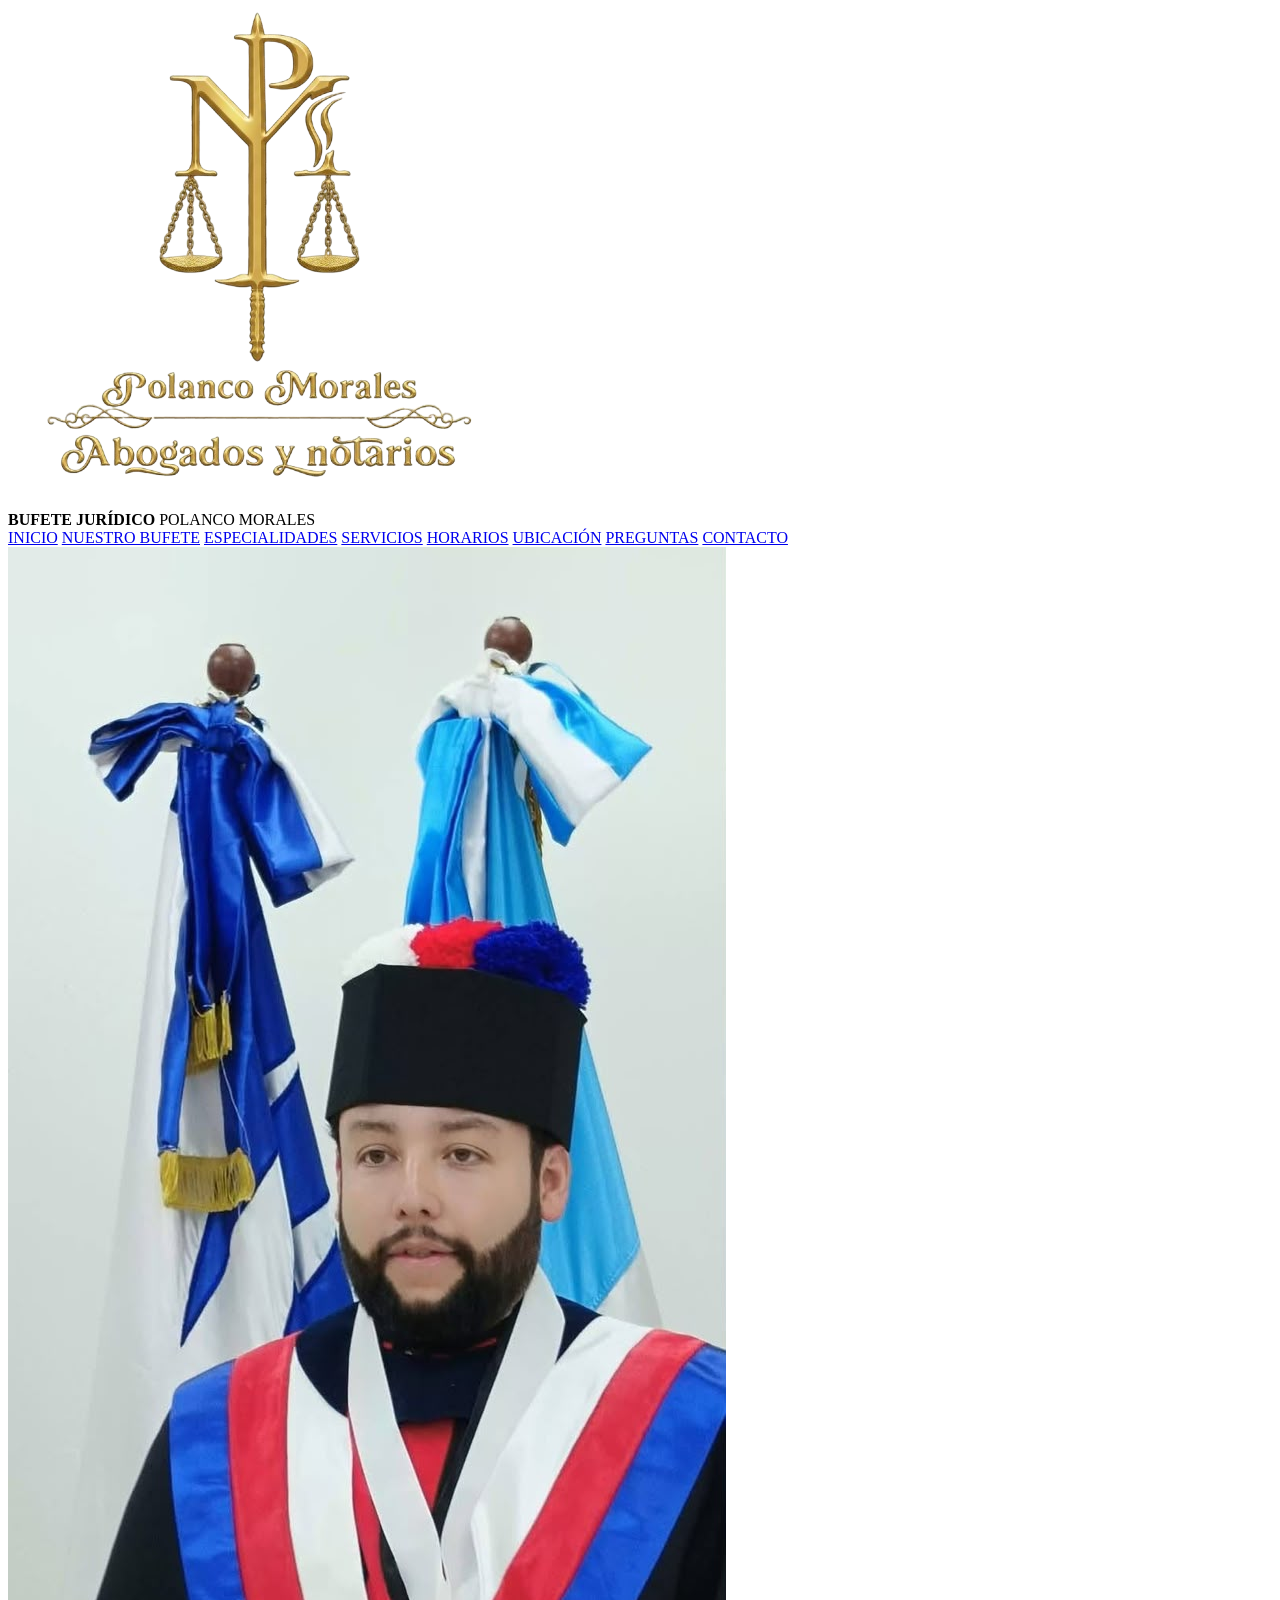
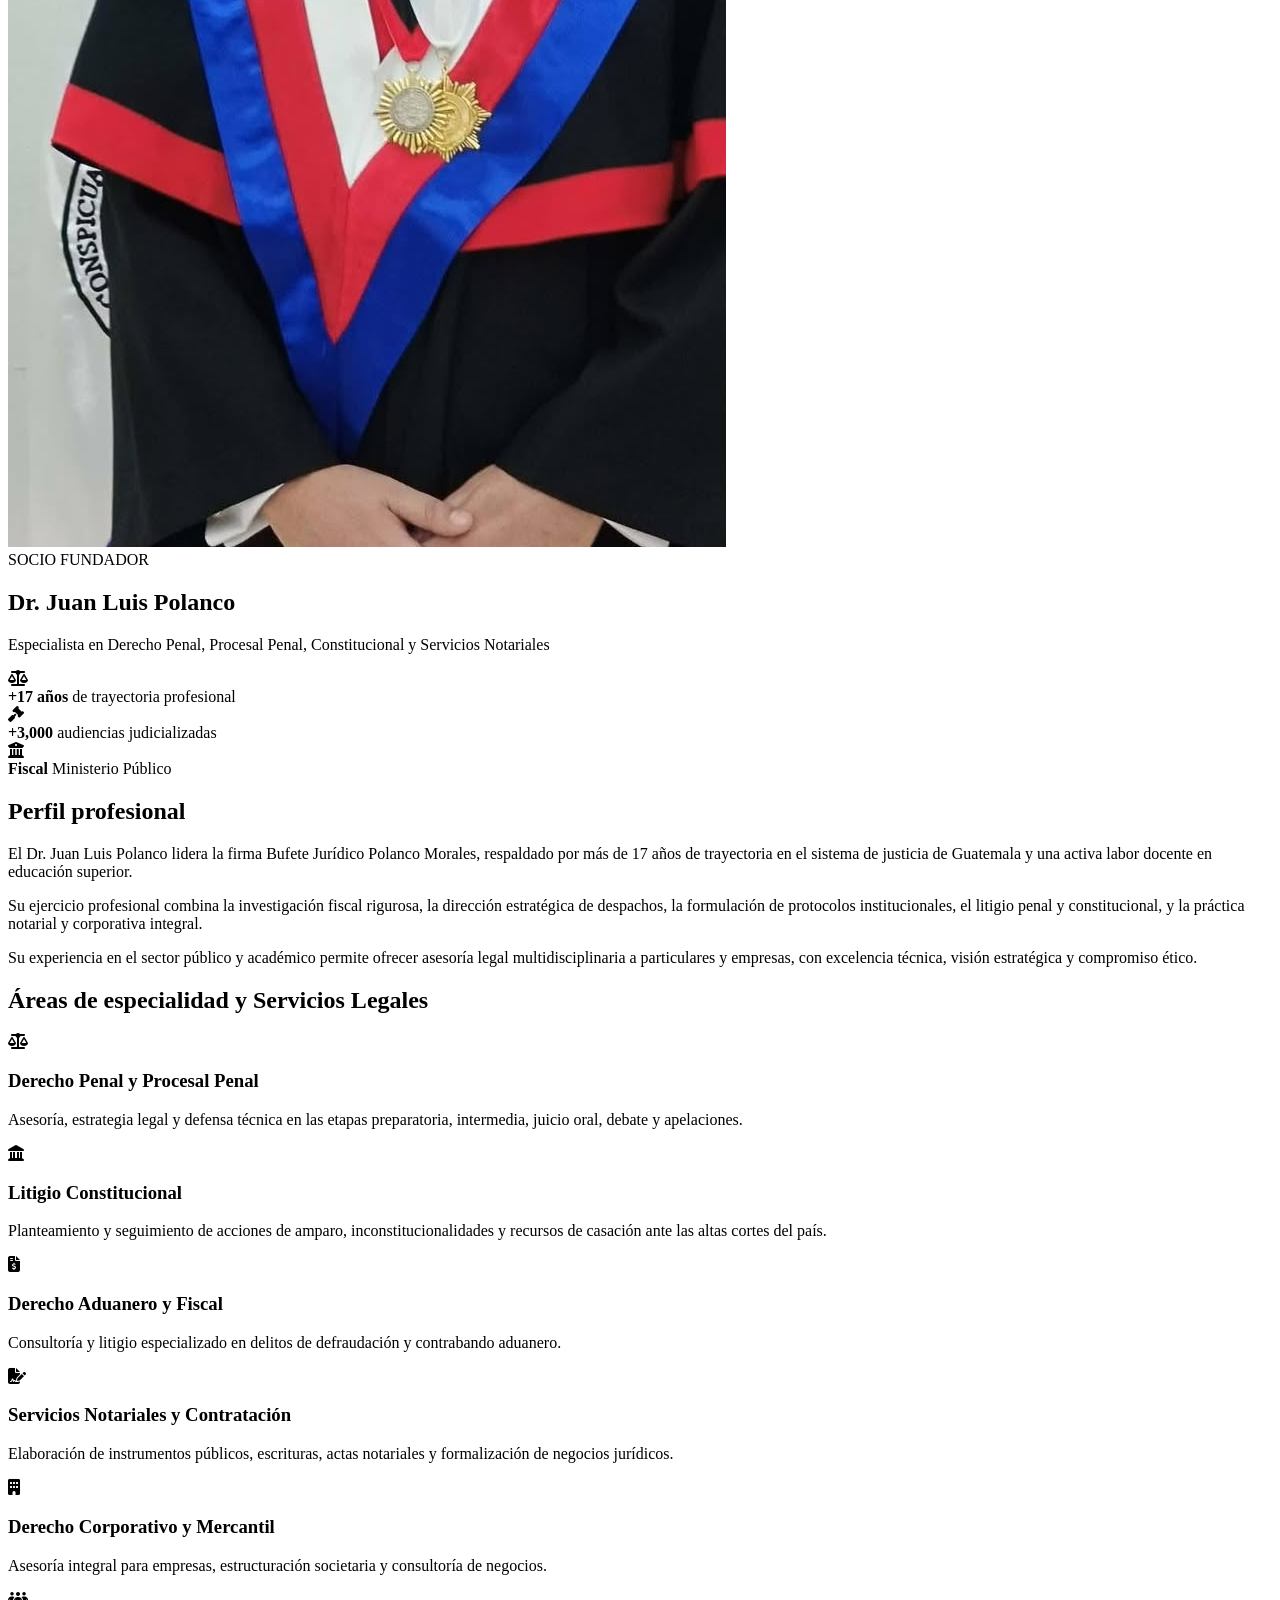
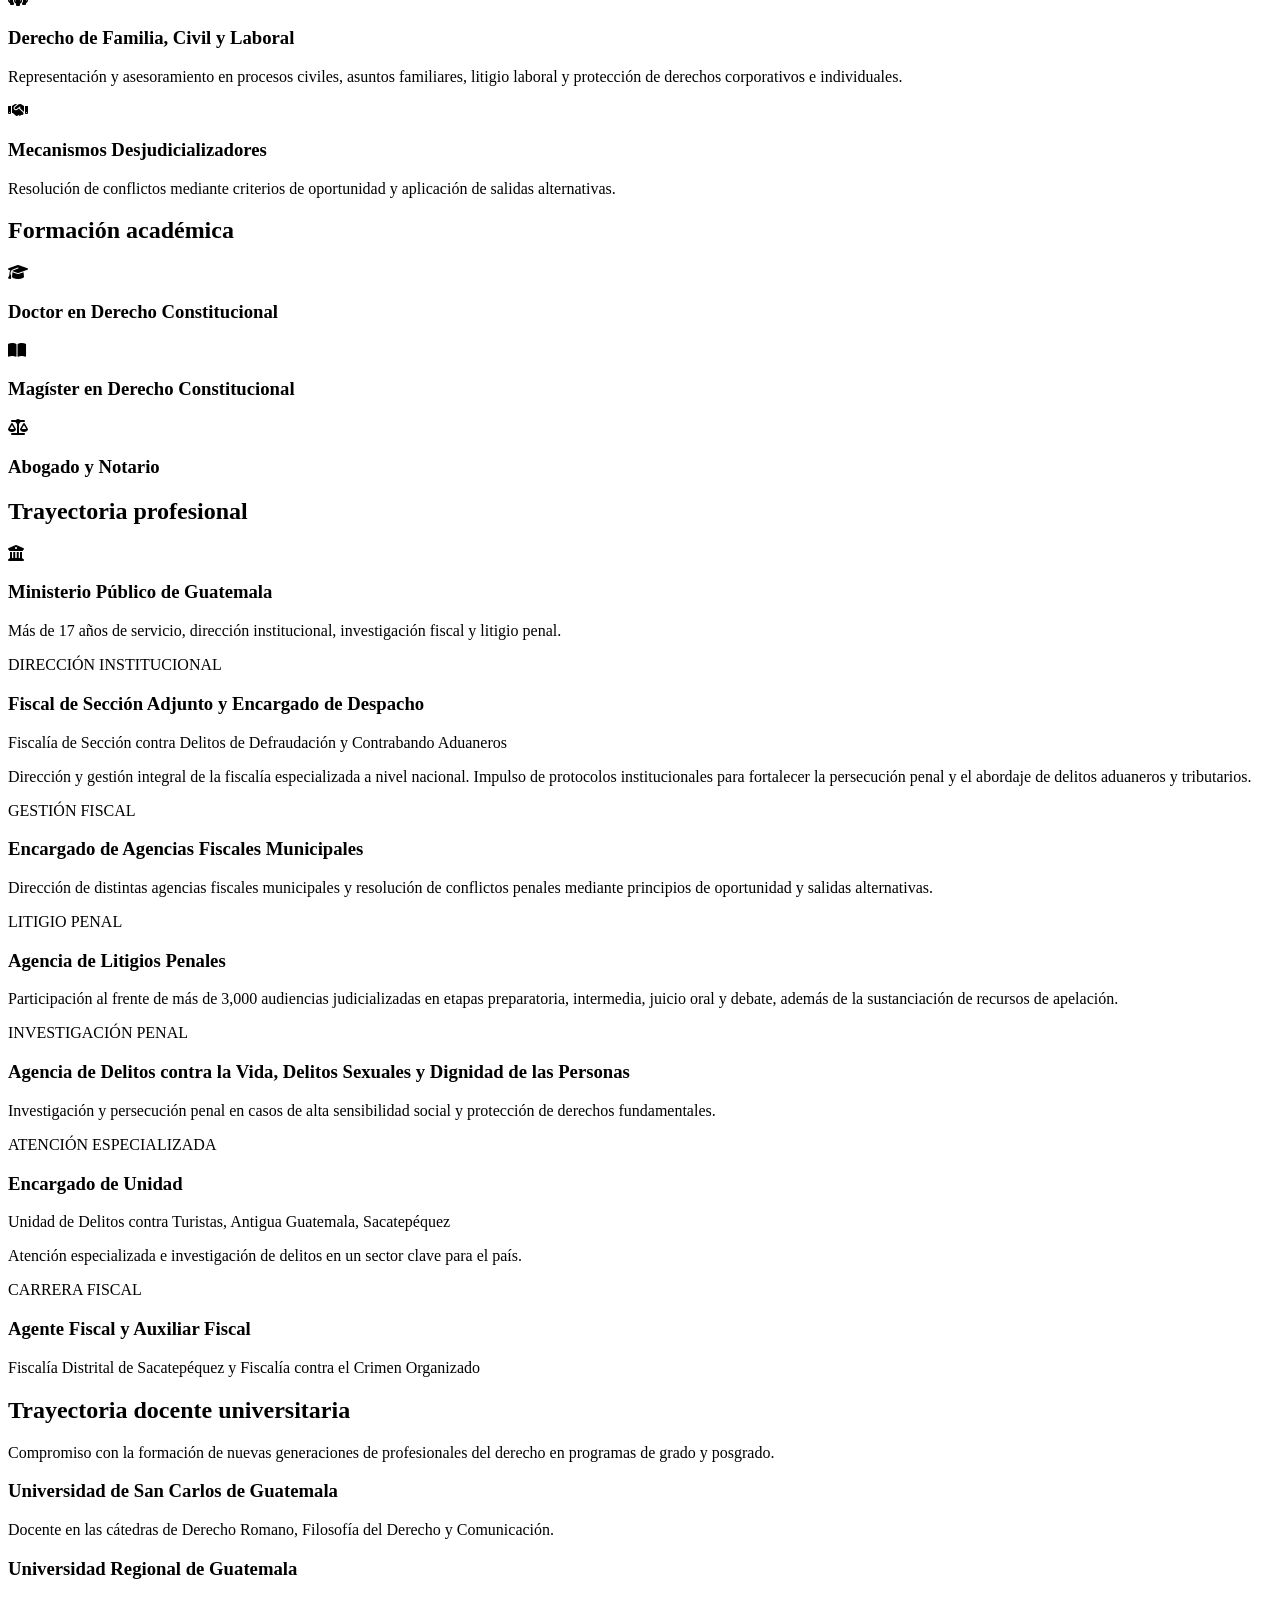
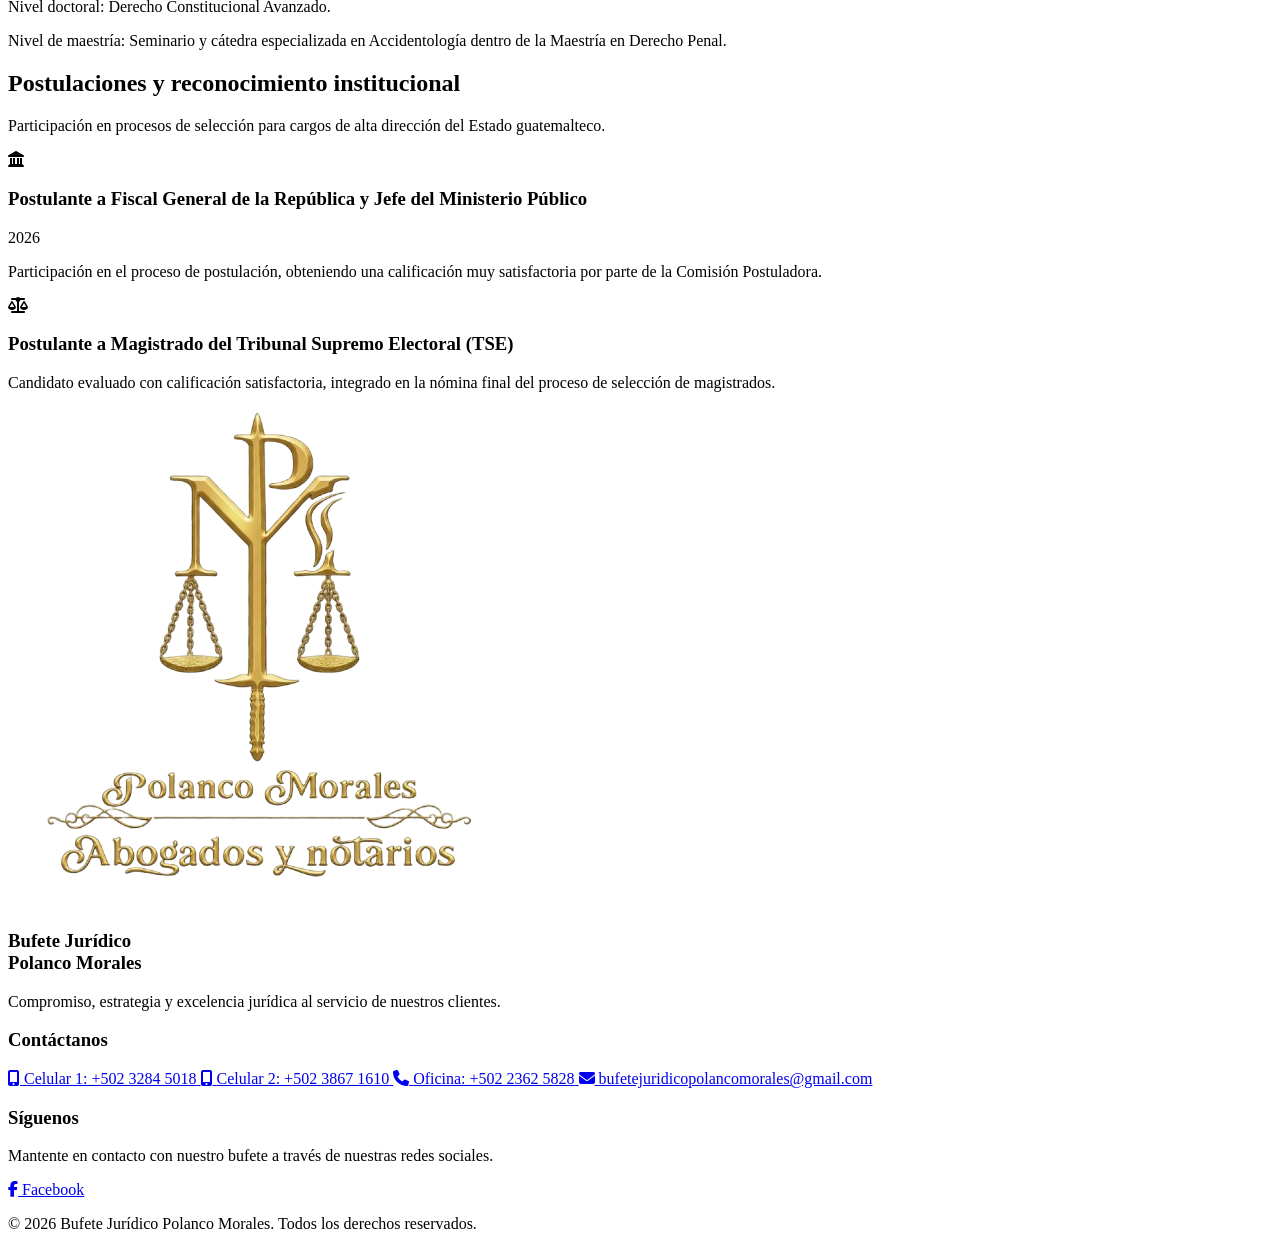
==== cvdoctor.html @ a3acaa9c "incorporacion cv y mejoras navegacion" ====
<!DOCTYPE html>
<html lang="es">
<head>
    <meta charset="UTF-8">
    <meta name="viewport" content="width=device-width, initial-scale=1.0">
    <meta name="description" content="Perfil profesional del Dr. Juan Luis Polanco, socio fundador de Bufete Jurídico Polanco Morales, especialista en Derecho Penal, Constitucional y Notarial.">
    <title>Dr. Juan Luis Polanco | Bufete Jurídico Polanco Morales</title>

    <link rel="stylesheet" href="./css/variables.css">
    <link rel="stylesheet" href="./css/navbar.css">
    <link rel="stylesheet" href="./css/cv.css">
    <link rel="stylesheet" href="./css/cv_resp.css">
    <link rel="stylesheet" href="./css/footer.css">

    <link rel="stylesheet" href="https://cdnjs.cloudflare.com/ajax/libs/font-awesome/6.7.2/css/all.min.css">
</head>
<body>

    <!--Navbar-->
    <header class="encabezado">
        <div class="logo">
            <div class="logo-icono">
                <img src="./assets/logo.png">
            </div>
            <div class="logo-texto">
                <strong>BUFETE JURÍDICO</strong>
                <span>POLANCO MORALES</span>
            </div>
        </div>
        <nav class="menu">
            <a href="./index.html#inicio">INICIO</a>
            <a href="./index.html#historia">NUESTRO BUFETE</a>
            <a href="./index.html#especialidades">ESPECIALIDADES</a>
            <a href="./index.html#servicios">SERVICIOS</a>
            <a href="./index.html#horarios">HORARIOS</a>
            <a href="./index.html#ubicacion">UBICACIÓN</a>
            <a href="./index.html#preguntas">PREGUNTAS</a>
            <a href="https://wa.me/50232845018" target="_blank" rel="noopener noreferrer">CONTACTO</a>
        </nav>
    </header>

    <main class="contenedor" id="inicio">
        <!--perfil-->
        <section class="portada">
            <div class="foto-perfil">
                <img src="./assets/cvdoc.jpeg" alt="Fotografía del Dr. Juan Luis Polanco">
            </div>
            <div class="portada-texto">
                <span class="subtitulo">SOCIO FUNDADOR</span>
                <h1>Dr. Juan Luis Polanco</h1>
                <p class="cargo">Especialista en Derecho Penal, Procesal Penal, Constitucional y Servicios Notariales</p>
            </div>
        </section>

        <!--datos destacados-->
        <section class="indicadores" aria-label="Experiencia profesional">
            <article class="indicador">
                <i class="fa-solid fa-scale-balanced"></i>
                <div>
                    <strong>+17 años</strong>
                    <span>de trayectoria profesional</span>
                </div>
            </article>
            <article class="indicador">
                <i class="fa-solid fa-gavel"></i>
                <div>
                    <strong>+3,000</strong>
                    <span>audiencias judicializadas</span>
                </div>
            </article>
            <article class="indicador">
                <i class="fa-solid fa-building-columns"></i>
                <div>
                    <strong>Fiscal</strong>
                    <span>Ministerio Público</span>
                </div>
            </article>
        </section>

        <!--introduccion personal-->
        <section class="tarjeta" id="perfil">
            <h2 class="titulo-seccion">Perfil profesional</h2>

            <div class="perfil-contenido">
                <div class="perfil-texto">
                    <p>
                        El Dr. Juan Luis Polanco lidera la firma Bufete Jurídico
                        Polanco Morales, respaldado por más de 17 años de
                        trayectoria en el sistema de justicia de Guatemala y
                        una activa labor docente en educación superior.
                    </p>
                    <p>
                        Su ejercicio profesional combina la investigación
                        fiscal rigurosa, la dirección estratégica de despachos,
                        la formulación de protocolos institucionales, el litigio
                        penal y constitucional, y la práctica notarial y
                        corporativa integral.
                    </p>
                    <p>
                        Su experiencia en el sector público y académico permite
                        ofrecer asesoría legal multidisciplinaria a particulares
                        y empresas, con excelencia técnica, visión estratégica
                        y compromiso ético.
                    </p>
                </div>
            </div>
        </section>

        <!--especialidades y servicios-->
        <section class="tarjeta" id="especialidades">
            <h2 class="titulo-seccion">Áreas de especialidad y Servicios Legales</h2>
            <div class="especialidades-grid">
                <article class="especialidad">
                    <div class="especialidad-icono">
                        <i class="fa-solid fa-scale-balanced"></i>
                    </div>
                    <h3>Derecho Penal y Procesal Penal</h3>
                    <p>
                        Asesoría, estrategia legal y defensa técnica en las
                        etapas preparatoria, intermedia, juicio oral, debate
                        y apelaciones.
                    </p>
                </article>
                <article class="especialidad">
                    <div class="especialidad-icono">
                        <i class="fa-solid fa-landmark"></i>
                    </div>
                    <h3>Litigio Constitucional</h3>
                    <p>
                        Planteamiento y seguimiento de acciones de amparo,
                        inconstitucionalidades y recursos de casación ante
                        las altas cortes del país.
                    </p>
                </article>
                <article class="especialidad">
                    <div class="especialidad-icono">
                        <i class="fa-solid fa-file-invoice-dollar"></i>
                    </div>
                    <h3>Derecho Aduanero y Fiscal</h3>
                    <p>
                        Consultoría y litigio especializado en delitos de
                        defraudación y contrabando aduanero.
                    </p>
                </article>
                <article class="especialidad">
                    <div class="especialidad-icono">
                        <i class="fa-solid fa-file-signature"></i>
                    </div>
                    <h3>Servicios Notariales y Contratación</h3>
                    <p>
                        Elaboración de instrumentos públicos, escrituras,
                        actas notariales y formalización de negocios jurídicos.
                    </p>
                </article>
                <article class="especialidad">
                    <div class="especialidad-icono">
                        <i class="fa-solid fa-building"></i>
                    </div>
                    <h3>Derecho Corporativo y Mercantil</h3>
                    <p>
                        Asesoría integral para empresas, estructuración
                        societaria y consultoría de negocios.
                    </p>
                </article>
                <article class="especialidad">
                    <div class="especialidad-icono">
                        <i class="fa-solid fa-people-group"></i>
                    </div>
                    <h3>Derecho de Familia, Civil y Laboral</h3>
                    <p>
                        Representación y asesoramiento en procesos civiles,
                        asuntos familiares, litigio laboral y protección
                        de derechos corporativos e individuales.
                    </p>
                </article>
                <article class="especialidad">
                    <div class="especialidad-icono">
                        <i class="fa-solid fa-handshake"></i>
                    </div>
                    <h3>Mecanismos Desjudicializadores</h3>
                    <p>
                        Resolución de conflictos mediante criterios de
                        oportunidad y aplicación de salidas alternativas.
                    </p>
                </article>
            </div>
        </section>

        <!--formacion academica-->
        <section class="tarjeta" id="formacion">
            <h2 class="titulo-seccion">Formación académica</h2>
            <div class="formacion-lista">
                <article class="formacion-item">
                    <span class="formacion-icono">
                        <i class="fa-solid fa-graduation-cap"></i>
                    </span>
                    <h3>Doctor en Derecho Constitucional</h3>
                </article>
                <article class="formacion-item">
                    <span class="formacion-icono">
                        <i class="fa-solid fa-book-open"></i>
                    </span>
                    <h3>Magíster en Derecho Constitucional</h3>
                </article>
                <article class="formacion-item">
                    <span class="formacion-icono">
                        <i class="fa-solid fa-scale-balanced"></i>
                    </span>
                    <h3>Abogado y Notario</h3>
                </article>
            </div>
        </section>

        <!--experiencia profesional-->
        <section class="tarjeta" id="experiencia">
            <h2 class="titulo-seccion">Trayectoria profesional</h2>
            <div class="experiencia-intro">
                <div class="experiencia-icono">
                    <i class="fa-solid fa-building-columns"></i>
                </div>
                <div>
                    <h3>Ministerio Público de Guatemala</h3>
                    <p>
                        Más de 17 años de servicio, dirección institucional,
                        investigación fiscal y litigio penal.
                    </p>
                </div>
            </div>
            <div class="linea-tiempo">
                <article class="experiencia-item">
                    <span class="punto-tiempo"></span>
                    <div>
                        <span class="experiencia-categoria">
                            DIRECCIÓN INSTITUCIONAL
                        </span>
                        <h3>Fiscal de Sección Adjunto y Encargado de Despacho</h3>
                        <p class="institucion">
                            Fiscalía de Sección contra Delitos de Defraudación
                            y Contrabando Aduaneros
                        </p>
                        <p>
                            Dirección y gestión integral de la fiscalía
                            especializada a nivel nacional. Impulso de
                            protocolos institucionales para fortalecer la
                            persecución penal y el abordaje de delitos
                            aduaneros y tributarios.
                        </p>
                    </div>
                </article>
                <article class="experiencia-item">
                    <span class="punto-tiempo"></span>
                    <div>
                        <span class="experiencia-categoria">
                            GESTIÓN FISCAL
                        </span>
                        <h3>Encargado de Agencias Fiscales Municipales</h3>
                        <p>
                            Dirección de distintas agencias fiscales
                            municipales y resolución de conflictos penales
                            mediante principios de oportunidad y salidas
                            alternativas.
                        </p>
                    </div>
                </article>
                <article class="experiencia-item">
                    <span class="punto-tiempo"></span>
                    <div>
                        <span class="experiencia-categoria">
                            LITIGIO PENAL
                        </span>
                        <h3>Agencia de Litigios Penales</h3>
                        <p>
                            Participación al frente de más de 3,000 audiencias
                            judicializadas en etapas preparatoria, intermedia,
                            juicio oral y debate, además de la sustanciación
                            de recursos de apelación.
                        </p>
                    </div>
                </article>
                <article class="experiencia-item">
                    <span class="punto-tiempo"></span>
                    <div>
                        <span class="experiencia-categoria">
                            INVESTIGACIÓN PENAL
                        </span>
                        <h3>Agencia de Delitos contra la Vida, Delitos Sexuales y Dignidad de las Personas</h3>
                        <p>
                            Investigación y persecución penal en casos de
                            alta sensibilidad social y protección de derechos
                            fundamentales.
                        </p>
                    </div>
                </article>
                <article class="experiencia-item">
                    <span class="punto-tiempo"></span>
                    <div>
                        <span class="experiencia-categoria">
                            ATENCIÓN ESPECIALIZADA
                        </span>
                        <h3>Encargado de Unidad</h3>
                        <p class="institucion">
                            Unidad de Delitos contra Turistas, Antigua
                            Guatemala, Sacatepéquez
                        </p>
                        <p>
                            Atención especializada e investigación de delitos
                            en un sector clave para el país.
                        </p>
                    </div>
                </article>
                <article class="experiencia-item">
                    <span class="punto-tiempo"></span>
                    <div>
                        <span class="experiencia-categoria">
                            CARRERA FISCAL
                        </span>
                        <h3>Agente Fiscal y Auxiliar Fiscal</h3>
                        <p class="institucion">
                            Fiscalía Distrital de Sacatepéquez y Fiscalía
                            contra el Crimen Organizado
                        </p>
                    </div>
                </article>
            </div>
        </section>

        <!--docencia-->
        <section class="tarjeta" id="docencia">
            <h2 class="titulo-seccion">Trayectoria docente universitaria</h2>
            <p class="introduccion">
                Compromiso con la formación de nuevas generaciones de
                profesionales del derecho en programas de grado y posgrado.
            </p>
            <div class="docencia-grid">
                <article class="docencia-card">
                    <h3>Universidad de San Carlos de Guatemala</h3>
                    <p>
                        Docente en las cátedras de Derecho Romano,
                        Filosofía del Derecho y Comunicación.
                    </p>
                </article>
                <article class="docencia-card">
                    <h3>Universidad Regional de Guatemala</h3>
                    <p>
                        Nivel doctoral: Derecho Constitucional Avanzado.
                    </p>
                    <p>
                        Nivel de maestría: Seminario y cátedra especializada
                        en Accidentología dentro de la Maestría en Derecho Penal.
                    </p>
                </article>
            </div>
        </section>

        <!--postulaciones-->
        <section class="tarjeta" id="reconocimientos">
            <h2 class="titulo-seccion">Postulaciones y reconocimiento institucional</h2>
            <p class="introduccion">
                Participación en procesos de selección para cargos de alta
                dirección del Estado guatemalteco.
            </p>
            <div class="postulaciones-lista">
                <article class="postulacion">
                    <div class="postulacion-icono">
                        <i class="fa-solid fa-landmark"></i>
                    </div>
                    <div>
                        <h3>Postulante a Fiscal General de la República y Jefe del Ministerio Público</h3>
                        <span class="postulacion-fecha">2026</span>
                        <p>
                            Participación en el proceso de postulación,
                            obteniendo una calificación muy satisfactoria
                            por parte de la Comisión Postuladora.
                        </p>
                    </div>
                </article>
                <article class="postulacion">
                    <div class="postulacion-icono">
                        <i class="fa-solid fa-scale-balanced"></i>
                    </div>
                    <div>
                        <h3>Postulante a Magistrado del Tribunal Supremo Electoral (TSE)</h3>
                        <p>
                            Candidato evaluado con calificación satisfactoria,
                            integrado en la nómina final del proceso de
                            selección de magistrados.
                        </p>
                    </div>
                </article>

            </div>
        </section>
    </main>

    <!--footer-->
    <footer class="pie" id="contacto">
        <div class="pie-contenido">
            <!-- Identidad del bufete -->
            <div class="pie-marca">
                <div class="logo-pie">
                    <img src="./assets/logo.png" alt="Logo del Bufete Jurídico Polanco Morales">
                </div>
                <h3>Bufete Jurídico<br>Polanco Morales</h3>
                <p>
                    Compromiso, estrategia y excelencia jurídica
                    al servicio de nuestros clientes.
                </p>
            </div>
            <!-- Información de contacto -->
            <div class="pie-contacto">
                <h3>Contáctanos</h3>
                <a href="tel:+50232845018">
                    <i class="fa-solid fa-mobile-screen-button"></i>
                    <span>Celular 1: +502 3284 5018</span>
                </a>
                <a href="tel:+50238671610">
                    <i class="fa-solid fa-mobile-screen-button"></i>
                    <span>Celular 2: +502 3867 1610</span>
                </a>
                <a href="tel:+50223625828">
                    <i class="fa-solid fa-phone"></i>
                    <span>Oficina: +502 2362 5828</span>
                </a>
                <a href="mailto:bufetejuridicopolancomorales@gmail.com">
                    <i class="fa-solid fa-envelope"></i>
                    <span>bufetejuridicopolancomorales@gmail.com</span>
                </a>
            </div>
            <!-- Redes sociales -->
            <div class="pie-redes">
                <h3>Síguenos</h3>
                <p>
                    Mantente en contacto con nuestro bufete
                    a través de nuestras redes sociales.
                </p>
                <a class="red-social"
                href="https://www.facebook.com/share/1MGmmnEC4C/?mibextid=wwXIfr"
                target="_blank"
                rel="noopener noreferrer">
                    <i class="fa-brands fa-facebook-f"></i>
                    <span>Facebook</span>
                </a>
            </div>
        </div>
        <!-- Derechos reservados -->
        <div class="pie-inferior">
            <p>
                © 2026 Bufete Jurídico Polanco Morales.
                Todos los derechos reservados.
            </p>
        </div>
    </footer>

</body>
</html>
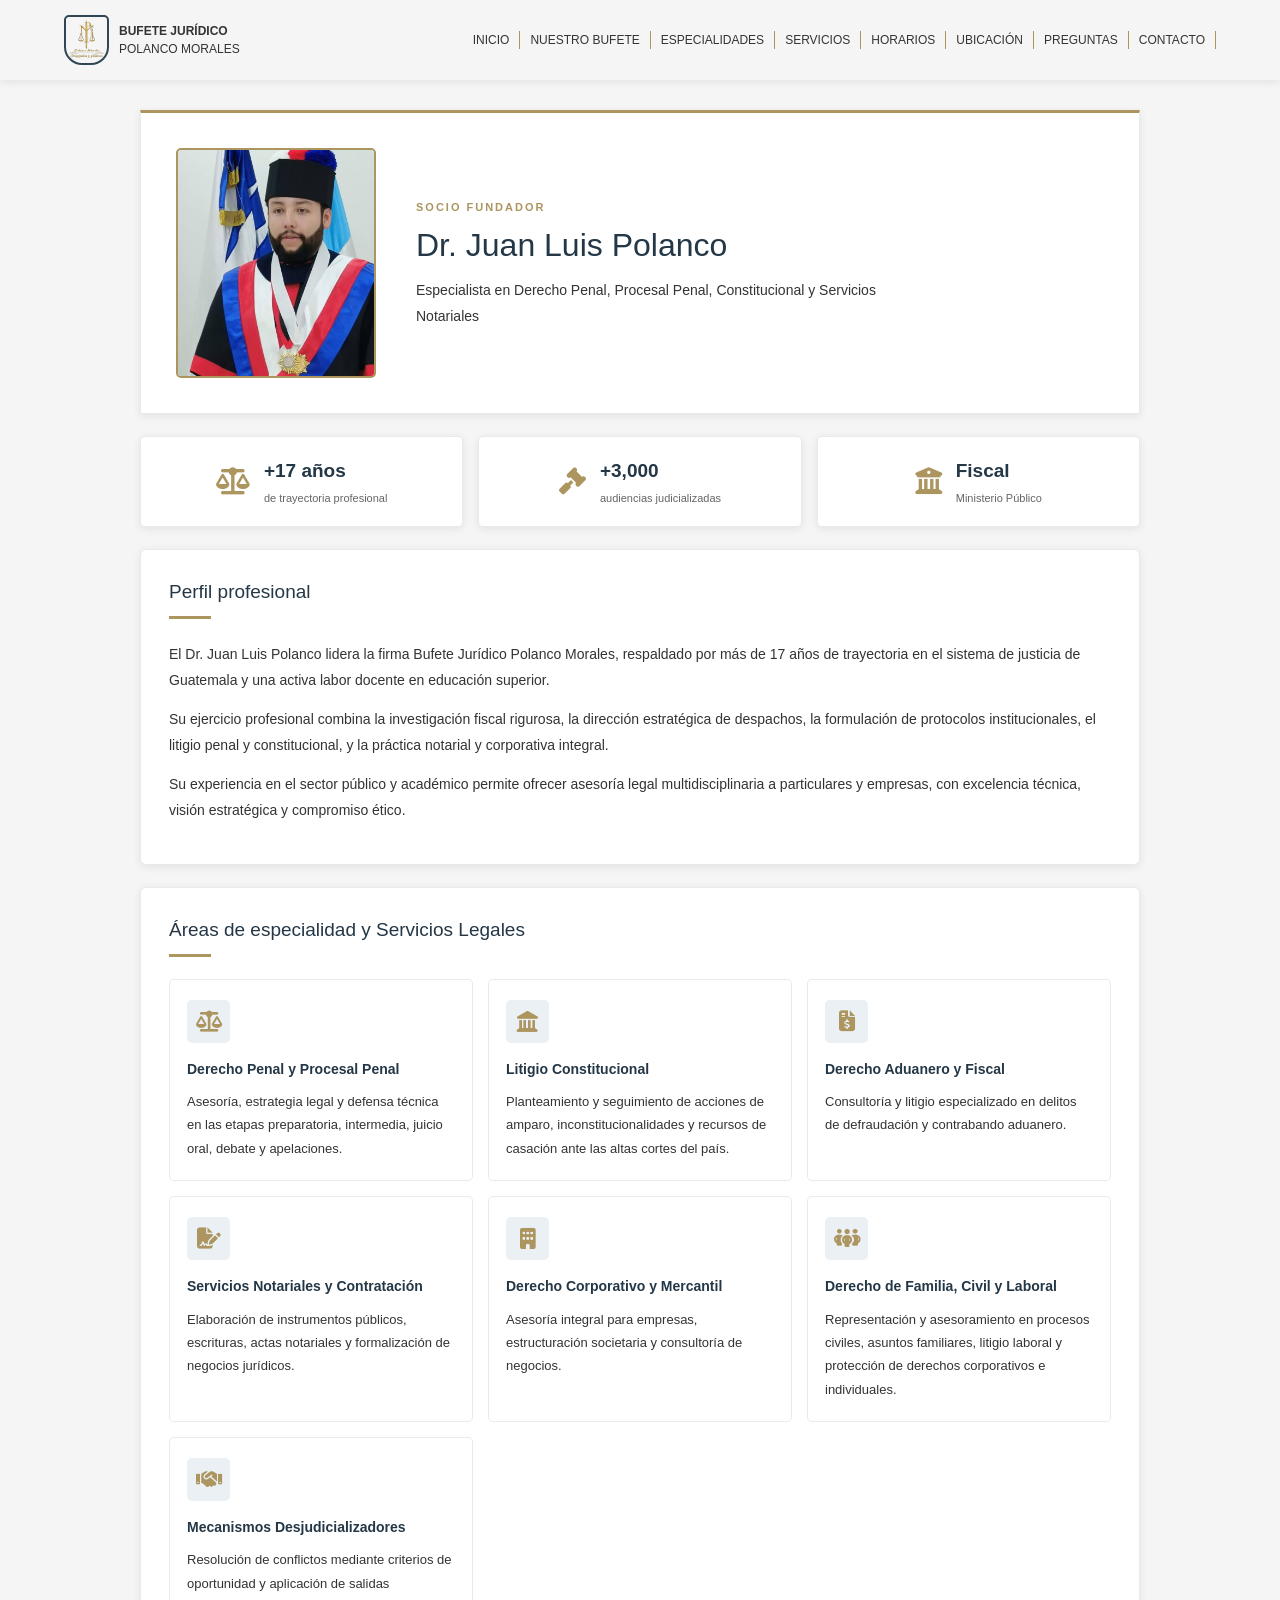
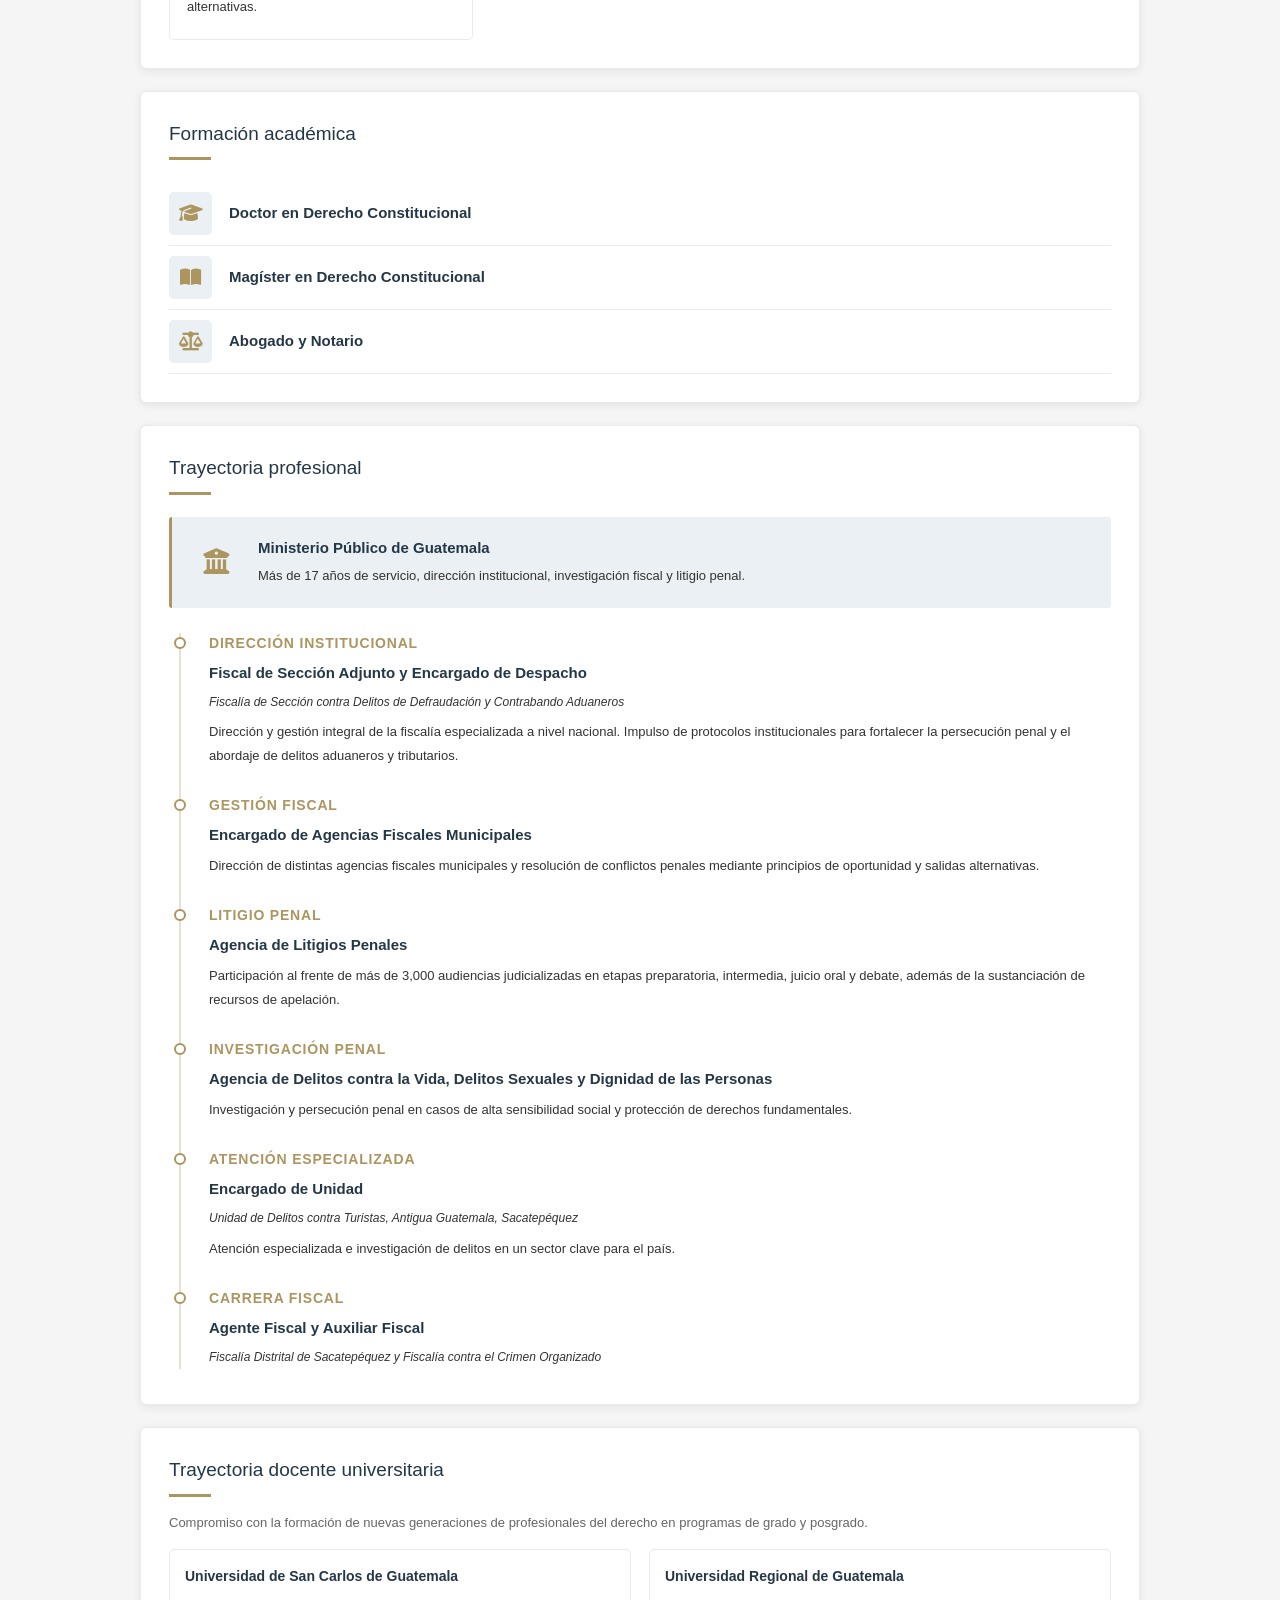
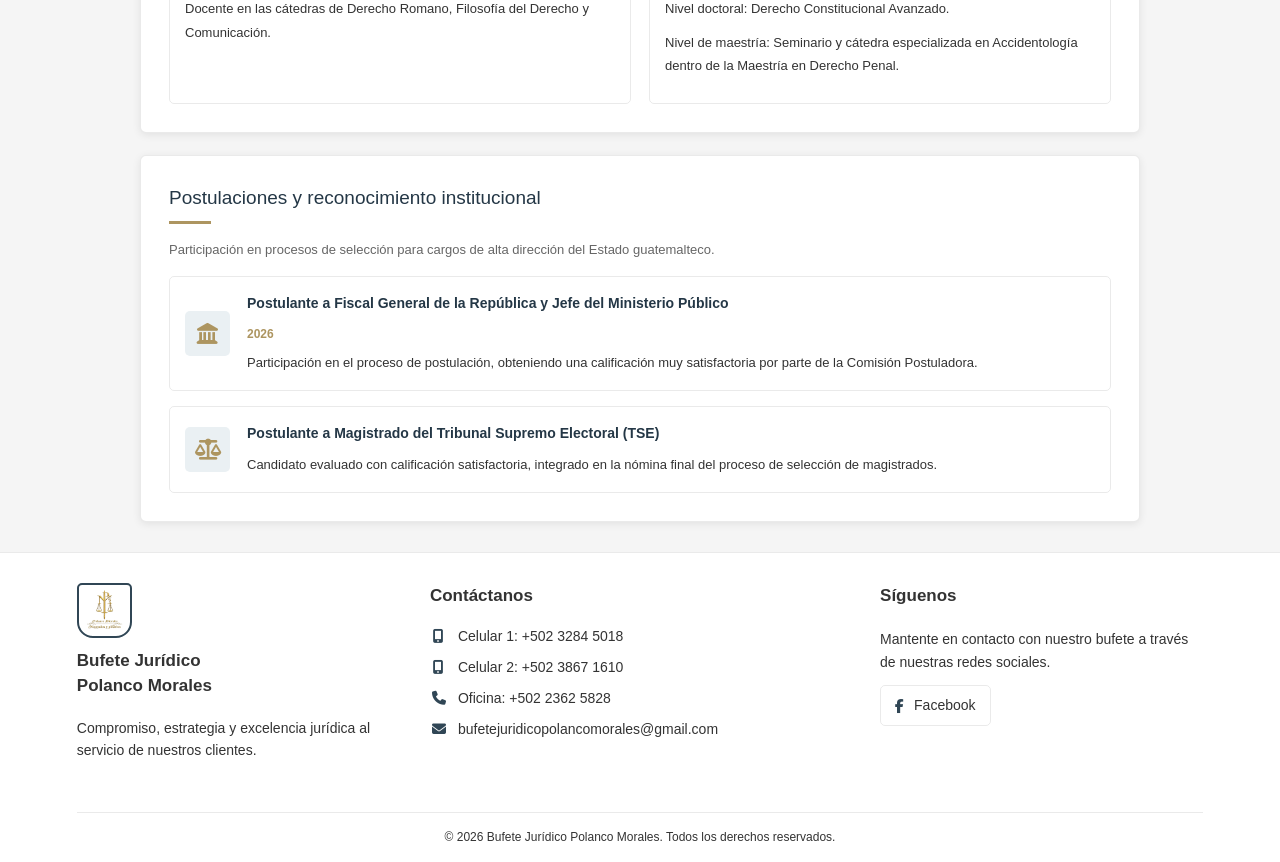
==== commit be23aac8: "Arreglo ruta diseños" ====
--- a/cvdoctor.html
+++ b/cvdoctor.html
@@ -6,11 +6,11 @@
     <meta name="description" content="Perfil profesional del Dr. Juan Luis Polanco, socio fundador de Bufete Jurídico Polanco Morales, especialista en Derecho Penal, Constitucional y Notarial.">
     <title>Dr. Juan Luis Polanco | Bufete Jurídico Polanco Morales</title>
 
-    <link rel="stylesheet" href="./css/variables.css">
-    <link rel="stylesheet" href="./css/navbar.css">
-    <link rel="stylesheet" href="./css/cv.css">
-    <link rel="stylesheet" href="./css/cv_resp.css">
-    <link rel="stylesheet" href="./css/footer.css">
+    <link rel="stylesheet" href="./CSS/variables.css">
+    <link rel="stylesheet" href="./CSS/navbar.css">
+    <link rel="stylesheet" href="./CSS/cv.css">
+    <link rel="stylesheet" href="./CSS/cv_resp.css">
+    <link rel="stylesheet" href="./CSS/footer.css">
 
     <link rel="stylesheet" href="https://cdnjs.cloudflare.com/ajax/libs/font-awesome/6.7.2/css/all.min.css">
 </head>
--- a/CSS/variables.css
+++ b/CSS/variables.css
@@ -0,0 +1,27 @@
+:root{
+    --bg-color: #f5f5f5;
+    --bg-color-tarjeta: #ffffff;
+    --tipografia: Arial, Helvetica, sans-serif;
+    --color-letra: #333333;
+    --border-color-n: #00000015;
+    --border-color-b: #304655;
+    --color-dorado: #ad9560;
+    --color-gris: #666666;
+    --color-azul-oscuro: #243746;
+    --color-azul-claro: #eaf0f3;
+    --sombra: 0 2px 8px var(--border-color-n);
+}
+
+* {
+    margin: 0;
+    padding: 0;
+    box-sizing: border-box;
+}
+
+body {
+    font-family: var(--tipografia);
+    background-color: var(--bg-color);
+    color: var(--color-letra);
+    font-size: 13px;
+    line-height: 1.5;
+}
--- a/CSS/navbar.css
+++ b/CSS/navbar.css
@@ -0,0 +1,85 @@
+@import url('./variables.css');
+
+/*Contenedor navbar*/
+.encabezado {
+    width: 100%;
+    min-height: 75px;
+    padding: 15px 5%;
+    display: flex;
+    align-items: center;
+    justify-content: space-between;
+    gap: 20px;
+    flex-wrap: wrap;
+    box-shadow: 0 2px 8px var(--border-color-n);
+}
+
+/*Logo*/
+.logo {
+    display: flex;
+    align-items: center;
+    gap: 10px;
+}
+.logo-icono {
+    width: 45px;
+    height: 50px;
+    border: 2px solid var(--border-color-b);
+    border-radius: 5px 5px 18px 18px;
+    overflow: hidden;
+    display: flex;
+    align-items: center;
+    justify-content: center;
+    flex-shrink: 0;
+}
+.logo-icono img {
+    width: 100%;
+    height: 100%;
+    object-fit: contain;
+    display: block;
+}
+.logo-texto {
+    display: flex;
+    flex-direction: column;
+    color: var(--color-letra);
+    font-size: 12px;
+    line-height: 1.5;
+}
+
+/*Menu*/
+.menu {
+    display: flex;
+    align-items: center;
+    justify-content: center;
+    flex-wrap: wrap;
+    gap: 10px;
+}
+.menu a {
+    color: var(--color-letra);
+    text-decoration: none;
+    font-size: 12px;
+    border-right: 1px solid var(--color-dorado);
+    padding-right: 10px;
+}
+.menu a:hover {
+    color: var(--color-dorado);
+}
+
+/*Responsive Tablets*/
+@media (min-width: 768px) and (max-width: 1024px) {
+    .encabezado {
+        padding: 15px 4%;
+    }
+    .menu {
+        gap: 8px;
+    }
+}
+
+/*Responsive Celulares*/
+@media (max-width: 767px) {
+    .encabezado {
+        justify-content: center;
+    }
+    .menu {
+        width: 100%;
+        gap: 10px;
+    }
+}
--- a/CSS/cv.css
+++ b/CSS/cv.css
@@ -0,0 +1,410 @@
+@import url('./variables.css');
+
+/*contenedor main*/
+.contenedor {
+    width: 92%;
+    max-width: 1000px;
+    margin: 30px auto;
+    display: flex;
+    flex-direction: column;
+    gap: 22px;
+}
+
+/*perfil*/
+.portada {
+    width: 100%;
+    min-height: 280px;
+    padding: 35px;
+    display: flex;
+    align-items: center;
+    justify-content: center;
+    gap: 40px;
+    background: var(--bg-color-tarjeta);
+    border: 1px solid var(--border-color-n);
+    border-top: 3px solid var(--color-dorado);
+    box-shadow: var(--sombra);
+}
+
+.foto-perfil {
+    position: relative;
+    width: 200px;
+    height: 230px;
+    flex-shrink: 0;
+    overflow: hidden;
+    border: 2px solid var(--color-dorado);
+    border-radius: 5px;
+    background: var(--color-azul-claro);
+}
+
+.foto-perfil img {
+    position: relative;
+    z-index: 1;
+    width: 100%;
+    height: 100%;
+    object-fit: cover;
+    display: block;
+}
+
+.portada-texto {
+    flex: 1;
+    min-width: 0;
+}
+
+.subtitulo {
+    color: var(--color-dorado);
+    font-size: 11px;
+    font-weight: bold;
+    letter-spacing: 2px;
+}
+
+.portada-texto h1 {
+    margin: 8px 0 12px;
+    color: var(--color-azul-oscuro);
+    font-size: 32px;
+    font-weight: normal;
+    line-height: 1.3;
+}
+
+.cargo {
+    max-width: 520px;
+    color: var(--color-letra);
+    font-size: 14px;
+    line-height: 1.8;
+}
+
+/*datos destacados*/
+.indicadores {
+    display: grid;
+    grid-template-columns: repeat(3, 1fr);
+    gap: 15px;
+}
+
+.indicador {
+    min-height: 90px;
+    padding: 20px 15px;
+    display: flex;
+    align-items: center;
+    justify-content: center;
+    gap: 14px;
+    background: var(--bg-color-tarjeta);
+    border: 1px solid var(--border-color-n);
+    border-radius: 5px;
+    box-shadow: var(--sombra);
+}
+
+.indicador > i {
+    color: var(--color-dorado);
+    font-size: 27px;
+}
+
+.indicador div {
+    display: flex;
+    flex-direction: column;
+    gap: 4px;
+}
+
+.indicador strong {
+    color: var(--color-azul-oscuro);
+    font-size: 19px;
+}
+
+.indicador span {
+    color: var(--color-gris);
+    font-size: 11px;
+}
+
+/*config tarjetas*/
+.tarjeta {
+    width: 100%;
+    padding: 28px;
+    background-color: var(--bg-color-tarjeta);
+    border: 1px solid var(--border-color-n);
+    border-radius: 6px;
+    box-shadow: var(--sombra);
+    scroll-margin-top: 20px;
+}
+
+.titulo-seccion {
+    margin-bottom: 22px;
+    color: var(--color-azul-oscuro);
+    font-size: 19px;
+    font-weight: normal;
+}
+
+.titulo-seccion::after {
+    content: "";
+    display: block;
+    width: 42px;
+    height: 3px;
+    margin-top: 9px;
+    background-color: var(--color-dorado);
+}
+
+.introduccion {
+    margin: -8px 0 15px;
+    color: var(--color-gris);
+    font-size: 13px;
+    line-height: 1.8;
+}
+
+/*introduccion personal*/
+.perfil-contenido {
+    display: flex;
+    align-items: flex-start;
+    gap: 22px;
+}
+
+.perfil-texto p {
+    flex: 1;
+    margin-bottom: 12px;
+    color: var(--color-letra);
+    font-size: 14px;
+    line-height: 1.9;
+}
+
+/*especialidades y servicios*/
+.especialidades-grid {
+    display: grid;
+    grid-template-columns: repeat(3, minmax(0, 1fr));
+    gap: 15px;
+}
+
+.especialidad {
+    padding: 20px 17px;
+    border: 1px solid var(--border-color-n);
+    border-radius: 5px;
+    background: #fff;
+    transition: border-color 0.2s ease,
+                transform 0.2s ease;
+}
+
+.especialidad:hover {
+    border-color: var(--color-dorado);
+    transform: translateY(-3px);
+}
+
+.especialidad-icono {
+    width: 43px;
+    height: 43px;
+    margin-bottom: 15px;
+    display: flex;
+    align-items: center;
+    justify-content: center;
+    background: var(--color-azul-claro);
+    border-radius: 5px;
+    color: var(--color-dorado);
+    font-size: 21px;
+}
+
+.especialidad h3 {
+    margin-bottom: 10px;
+    color: var(--color-azul-oscuro);
+    font-size: 14px;
+    line-height: 1.6;
+}
+
+.especialidad p {
+    color: var(--color-letra);
+    font-size: 13px;
+    line-height: 1.8;
+}
+
+/*formacion academica*/
+.formacion-lista {
+    display: flex;
+    flex-direction: column;
+}
+
+.formacion-item {
+    display: flex;
+    align-items: center;
+    gap: 17px;
+    padding: 10px 0;
+    border-bottom: 1px solid var(--border-color-n);
+}
+
+.formacion-icono {
+    width: 43px;
+    height: 43px;
+    flex-shrink: 0;
+    display: flex;
+    align-items: center;
+    justify-content: center;
+    color: var(--color-dorado);
+    background: var(--color-azul-claro);
+    border-radius: 5px;
+    font-size: 19px;
+}
+
+.formacion-item h3 {
+    color: var(--color-azul-oscuro);
+    font-size: 15px;
+}
+
+/*experiencia profesional*/
+.experiencia-intro {
+    display: flex;
+    align-items: center;
+    gap: 18px;
+    padding: 20px;
+    margin-bottom: 25px;
+    background: var(--color-azul-claro);
+    border-left: 3px solid var(--color-dorado);
+    border-radius: 3px;
+}
+
+.experiencia-icono {
+    width: 48px;
+    height: 48px;
+    flex-shrink: 0;
+    display: flex;
+    align-items: center;
+    justify-content: center;
+    color: var(--color-dorado);
+    font-size: 26px;
+}
+
+.experiencia-intro h3 {
+    margin-bottom: 5px;
+    color: var(--color-azul-oscuro);
+    font-size: 15px;
+}
+
+.experiencia-intro p {
+    color: var(--color-letra);
+    font-size: 13px;
+    line-height: 1.8;
+}
+
+.linea-tiempo {
+    position: relative;
+    margin-left: 10px;
+    padding-left: 28px;
+    border-left: 2px solid #e7e0d3;
+}
+
+.experiencia-item {
+    position: relative;
+    padding-bottom: 28px;
+}
+
+.experiencia-item:last-child {
+    padding-bottom: 0;
+}
+
+.punto-tiempo {
+    position: absolute;
+    top: 4px;
+    left: -35px;
+    width: 12px;
+    height: 12px;
+    border: 2px solid var(--color-dorado);
+    background: white;
+    border-radius: 50%;
+}
+
+.experiencia-categoria {
+    display: inline-block;
+    margin-bottom: 7px;
+    color: var(--color-dorado);
+    font-size: 14px;
+    font-weight: bold;
+    letter-spacing: 0.8px;
+}
+
+.experiencia-item h3 {
+    margin-bottom: 7px;
+    color: var(--color-azul-oscuro);
+    font-size: 15px;
+    line-height: 1.6;
+}
+
+.experiencia-item p {
+    color: var(--color-letra);
+    font-size: 13px;
+    line-height: 1.8;
+}
+
+.experiencia-item .institucion {
+    margin-bottom: 7px;
+    color: var(--color-letra);
+    font-size: 12px;
+    font-style: italic;
+}
+
+/*docencia*/
+.docencia-grid {
+    display: grid;
+    grid-template-columns: repeat(2, minmax(0, 1fr));
+    gap: 18px;
+}
+
+.docencia-card {
+    padding: 15px;
+    border: 1px solid var(--border-color-n);
+    border-radius: 5px;
+}
+
+.docencia-card h3 {
+    margin-bottom: 10px;
+    color: var(--color-azul-oscuro);
+    font-size: 14px;
+    line-height: 1.6;
+}
+
+.docencia-card p {
+    margin-bottom: 10px;
+    color: var(--color-letra);
+    font-size: 13px;
+    line-height: 1.8;
+}
+
+/*postulaciones*/
+.postulaciones-lista {
+    display: flex;
+    flex-direction: column;
+    gap: 15px;
+}
+
+.postulacion {
+    display: flex;
+    align-items: center;
+    gap: 17px;
+    padding: 15px;
+    border: 1px solid var(--border-color-n);
+    border-radius: 5px;
+}
+
+.postulacion-icono {
+    width: 45px;
+    height: 45px;
+    flex-shrink: 0;
+    display: flex;
+    align-items: center;
+    justify-content: center;
+    color: var(--color-dorado);
+    background: var(--color-azul-claro);
+    border-radius: 5px;
+    font-size: 21px;
+}
+
+.postulacion h3 {
+    margin-bottom: 8px;
+    color: var(--color-azul-oscuro);
+    font-size: 14px;
+    line-height: 1.7;
+}
+
+.postulacion p {
+    color: var(--color-letra);
+    font-size: 13px;
+    line-height: 1.8;
+}
+
+.postulacion-fecha {
+    display: inline-block;
+    margin-bottom: 8px;
+    color: var(--color-dorado);
+    font-size: 12px;
+    font-weight: bold;
+}
--- a/CSS/cv_resp.css
+++ b/CSS/cv_resp.css
@@ -0,0 +1,311 @@
+@import url('./variables.css');
+
+
+/*Responsive tablets*/
+@media (min-width: 768px) and (max-width: 1024px) {
+    /*contenedor*/
+    .contenedor {
+        width: 94%;
+        margin: 25px auto;
+        gap: 18px;
+    }
+    /*introduccion*/
+    .portada {
+        min-height: 250px;
+        padding: 25px;
+        gap: 25px;
+    }
+    .foto-perfil {
+        width: 175px;
+        height: 205px;
+    }
+    .portada-texto h1 {
+        font-size: 28px;
+    }
+    .cargo {
+        font-size: 13px;
+    }
+    /*indicadores*/
+    .indicadores {
+        gap: 10px;
+    }
+    .indicador {
+        padding: 15px 10px;
+        gap: 10px;
+    }
+    .indicador > i {
+        font-size: 23px;
+    }
+    .indicador strong {
+        font-size: 17px;
+    }
+    .indicador span {
+        font-size: 10px;
+    }
+    /*tarjetas*/
+    .tarjeta {
+        padding: 24px;
+    }
+    /*perfil profesional*/
+    .perfil-contenido {
+        gap: 16px;
+    }
+    .perfil-texto p {
+        font-size: 13px;
+    }
+    /*especialidades*/
+    .especialidades-grid {
+        grid-template-columns: repeat(2, minmax(0, 1fr));
+        gap: 12px;
+    }
+    .especialidad {
+        padding: 18px 15px;
+    }
+    /*formacion*/
+    .formacion-item {
+        gap: 14px;
+    }
+    .formacion-item h3 {
+        font-size: 14px;
+    }
+    /*experiencia laboral*/
+    .experiencia-intro {
+        padding: 17px;
+        gap: 12px;
+    }
+    .linea-tiempo {
+        padding-left: 25px;
+    }
+    .experiencia-item h3 {
+        font-size: 14px;
+    }
+    /*docencia*/
+    .docencia-grid {
+        grid-template-columns: repeat(2, minmax(0, 1fr));
+        gap: 12px;
+    }
+    .docencia-card {
+        padding: 13px;
+    }
+    /*postulaciones*/
+    .postulacion {
+        gap: 13px;
+        padding: 13px;
+    }
+}
+
+/*Responsive Celulares*/
+@media (max-width: 767px) {
+    /*contenedor*/
+    .contenedor {
+        width: 92%;
+        margin: 20px auto;
+        gap: 16px;
+    }
+    /*portada*/
+    .portada {
+        min-height: auto;
+        padding: 25px 18px;
+        flex-direction: column;
+        justify-content: center;
+        gap: 20px;
+        text-align: center;
+    }
+    .foto-perfil {
+        width: 155px;
+        height: 180px;
+    }
+    .portada-texto {
+        width: 100%;
+    }
+    .portada-texto h1 {
+        font-size: 25px;
+        overflow-wrap: anywhere;
+    }
+    .subtitulo {
+        font-size: 10px;
+    }
+    .cargo {
+        max-width: 100%;
+        font-size: 13px;
+        line-height: 1.7;
+    }
+    /*indicadores*/
+    .indicadores {
+        grid-template-columns: 1fr;
+        gap: 10px;
+    }
+    .indicador {
+        min-height: 75px;
+        padding: 15px 20px;
+        justify-content: flex-start;
+        gap: 16px;
+    }
+    .indicador > i {
+        font-size: 25px;
+        width: 30px;
+        text-align: center;
+        flex-shrink: 0;
+    }
+    .indicador strong {
+        font-size: 18px;
+    }
+    .indicador span {
+        font-size: 11px;
+    }
+    /*tarjetas*/
+    .tarjeta {
+        padding: 20px 16px;
+        border-radius: 5px;
+    }
+    .titulo-seccion {
+        margin-bottom: 18px;
+        font-size: 17px;
+        line-height: 1.5;
+    }
+    .introduccion {
+        font-size: 12px;
+    }
+    /*perfil*/
+    .perfil-contenido {
+        flex-direction: column;
+        gap: 14px;
+    }
+    .perfil-texto {
+        width: 100%;
+        min-width: 0;
+    }
+    .perfil-texto p {
+        font-size: 13px;
+        line-height: 1.8;
+        overflow-wrap: anywhere;
+    }
+    /*especialidades*/
+    .especialidades-grid {
+        grid-template-columns: 1fr;
+        gap: 12px;
+    }
+    .especialidad {
+        padding: 17px;
+    }
+    .especialidad-icono {
+        width: 40px;
+        height: 40px;
+        margin-bottom: 12px;
+        font-size: 19px;
+    }
+    .especialidad h3 {
+        font-size: 14px;
+    }
+    .especialidad p {
+        font-size: 12px;
+        line-height: 1.8;
+    }
+    /*formacion academica*/
+    .formacion-item {
+        align-items: flex-start;
+        gap: 12px;
+        padding: 14px 0;
+    }
+    .formacion-icono {
+        width: 38px;
+        height: 38px;
+        font-size: 17px;
+    }
+    .formacion-item h3 {
+        font-size: 13px;
+        line-height: 1.6;
+        overflow-wrap: anywhere;
+    }
+    /*experiencia laboral*/
+    .experiencia-intro {
+        align-items: flex-start;
+        gap: 10px;
+        padding: 14px 12px;
+        margin-bottom: 22px;
+    }
+    .experiencia-icono {
+        width: 35px;
+        height: 35px;
+        font-size: 22px;
+    }
+    .experiencia-intro h3 {
+        font-size: 14px;
+        line-height: 1.6;
+    }
+    .experiencia-intro p {
+        font-size: 12px;
+    }
+    .linea-tiempo {
+        margin-left: 5px;
+        padding-left: 20px;
+    }
+    .experiencia-item {
+        padding-bottom: 23px;
+    }
+    .punto-tiempo {
+        left: -27px;
+        width: 11px;
+        height: 11px;
+    }
+    .experiencia-categoria {
+        font-size: 11px;
+        line-height: 1.6;
+    }
+    .experiencia-item h3 {
+        font-size: 14px;
+        line-height: 1.6;
+        overflow-wrap: anywhere;
+    }
+    .experiencia-item p {
+        font-size: 12px;
+        line-height: 1.8;
+        overflow-wrap: anywhere;
+    }
+    .experiencia-item .institucion {
+        font-size: 11px;
+    }
+    /*docencia*/
+    .docencia-grid {
+        grid-template-columns: 1fr;
+        gap: 12px;
+    }
+    .docencia-card {
+        padding: 17px;
+    }
+    .docencia-card h3 {
+        font-size: 14px;
+        overflow-wrap: anywhere;
+    }
+    .docencia-card p {
+        font-size: 12px;
+        line-height: 1.8;
+    }
+    /*postulaciones*/
+    .postulaciones-lista {
+        gap: 12px;
+    }
+    .postulacion {
+        align-items: flex-start;
+        gap: 11px;
+        padding: 14px 11px;
+    }
+    .postulacion-icono {
+        width: 36px;
+        height: 36px;
+        font-size: 17px;
+    }
+    .postulacion h3 {
+        font-size: 13px;
+        line-height: 1.6;
+        overflow-wrap: anywhere;
+    }
+    .postulacion p {
+        font-size: 12px;
+        line-height: 1.8;
+        overflow-wrap: anywhere;
+    }
+    .postulacion-fecha {
+        font-size: 11px;
+    }
+}
--- a/CSS/footer.css
+++ b/CSS/footer.css
@@ -0,0 +1,197 @@
+
+@import url('./variables.css');
+
+/*contenedor*/
+.pie {
+    width: 100%;
+    padding: 30px 6% 0;
+    display: flex;
+    flex-direction: column;
+    gap: 25px;
+    background-color: var(--bg-color-tarjeta);
+    border-top: 1px solid var(--border-color-n);
+}
+
+/*contenido principal*/
+.pie-contenido {
+    width: 100%;
+    display: flex;
+    align-items: flex-start;
+    justify-content: space-between;
+    flex-wrap: wrap;
+    gap: 30px;
+    padding-bottom: 25px;
+}
+
+/*identidad*/
+.pie-marca {
+    flex: 1;
+    min-width: 200px;
+    display: flex;
+    flex-direction: column;
+    align-items: flex-start;
+    gap: 10px;
+}
+
+/*logo*/
+.logo-pie {
+    width: 55px;
+    height: 55px;
+    display: flex;
+    align-items: center;
+    justify-content: center;
+    padding: 5px;
+    border: 2px solid var(--border-color-b);
+    border-radius: 5px 5px 16px 16px;
+    flex-shrink: 0;
+}
+
+.logo-pie img {
+    width: 100%;
+    height: 100%;
+    object-fit: contain;
+    display: block;
+}
+
+/*titulos*/
+.pie-marca h3,
+.pie-contacto h3,
+.pie-redes h3 {
+    margin: 0 0 8px;
+    color: var(--color-letra);
+    font-size: 17px;
+}
+
+/*texto y redes*/
+.pie-marca p,
+.pie-redes p {
+    margin: 0;
+    color: var(--color-letra);
+    font-size: 14px;
+    line-height: 1.6;
+}
+
+/*informacion contacto*/
+.pie-contacto {
+    flex: 1.3;
+    min-width: 260px;
+    display: flex;
+    flex-direction: column;
+    align-items: flex-start;
+    gap: 10px;
+}
+.pie-contacto a {
+    display: flex;
+    align-items: flex-start;
+    gap: 10px;
+    color: var(--color-letra);
+    font-size: 14px;
+    line-height: 1.5;
+    text-decoration: none;
+    overflow-wrap: anywhere;
+    transition: color 0.2s ease;
+}
+.pie-contacto a i {
+    width: 18px;
+    color: var(--border-color-b);
+    text-align: center;
+    margin-top: 3px;
+    flex-shrink: 0;
+}
+.pie-contacto a:hover {
+    color: var(--border-color-b);
+}
+
+/*redes sociales*/
+.pie-redes {
+    flex: 1;
+    min-width: 180px;
+    display: flex;
+    flex-direction: column;
+    align-items: flex-start;
+    gap: 12px;
+}
+.red-social {
+    display: inline-flex;
+    align-items: center;
+    gap: 10px;
+    padding: 9px 14px;
+    color: var(--color-letra);
+    font-size: 14px;
+    text-decoration: none;
+    border: 1px solid var(--border-color-n);
+    border-radius: 5px;
+    transition: background-color 0.2s ease,
+                border-color 0.2s ease;
+}
+.red-social i {
+    color: var(--border-color-b);
+}
+.red-social:hover {
+    background-color: var(--bg-color);
+    border-color: var(--border-color-b);
+}
+
+/*drechos reservados*/
+.pie-inferior {
+    width: 100%;
+    padding: 15px 0;
+    border-top: 1px solid var(--border-color-n);
+    text-align: center;
+}
+.pie-inferior p {
+    margin: 0;
+    color: var(--color-letra);
+    font-size: 12px;
+    line-height: 1.6;
+}
+
+/*responsive tablets*/
+@media (min-width: 768px) and (max-width: 1024px) {
+    .pie {
+        padding: 25px 4% 0;
+    }
+    .pie-contenido {
+        gap: 25px;
+    }
+    .pie-marca,
+    .pie-redes {
+        min-width: 180px;
+    }
+    .pie-contacto {
+        min-width: 240px;
+    }
+}
+
+/*responsive celulares*/
+@media (max-width: 767px) {
+    .pie {
+        padding: 25px 5% 0;
+        gap: 20px;
+    }
+    .pie-contenido {
+        flex-direction: column;
+        align-items: center;
+        text-align: center;
+        gap: 25px;
+    }
+    .pie-marca,
+    .pie-contacto,
+    .pie-redes {
+        width: 100%;
+        min-width: 0;
+        align-items: center;
+    }
+    .pie-contacto a {
+        justify-content: center;
+        text-align: left;
+        max-width: 100%;
+    }
+    .pie-marca p,
+    .pie-redes p {
+        max-width: 350px;
+    }
+    .pie-inferior {
+        padding: 12px 0;
+    }
+}
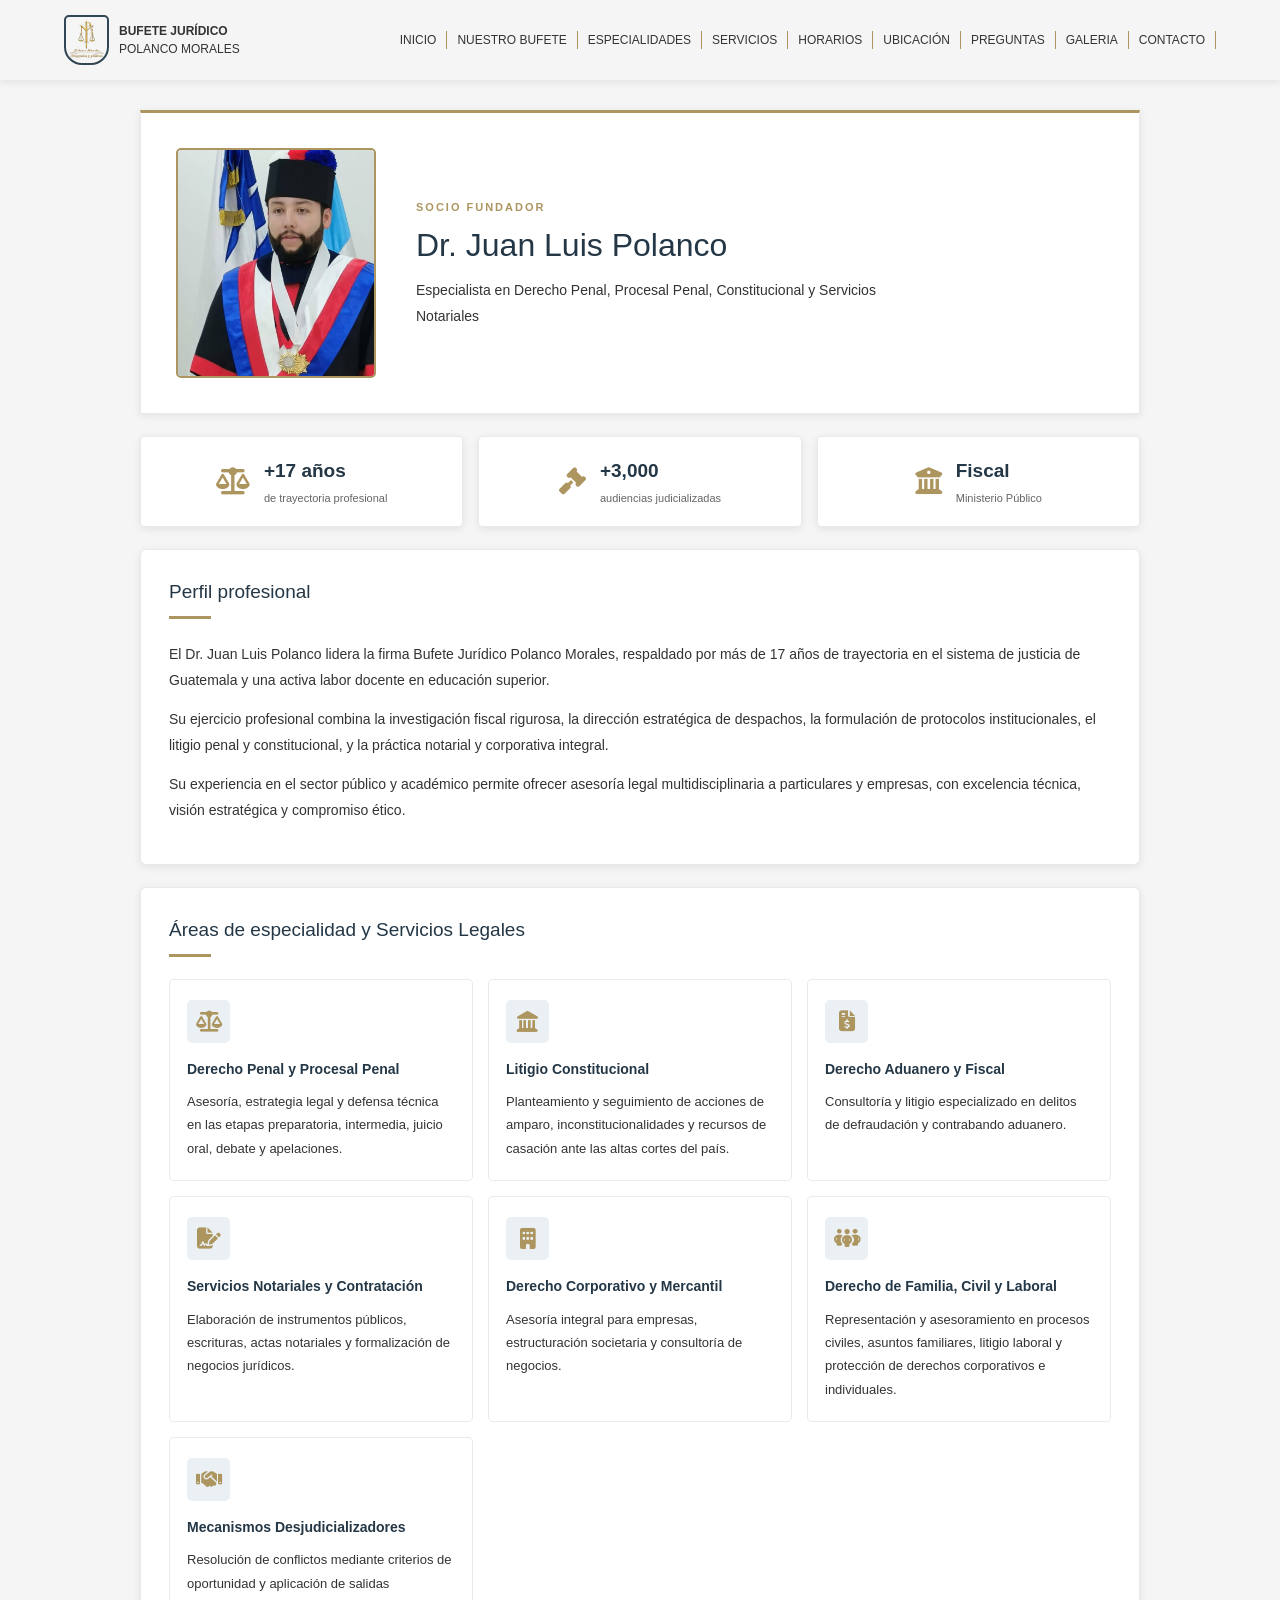
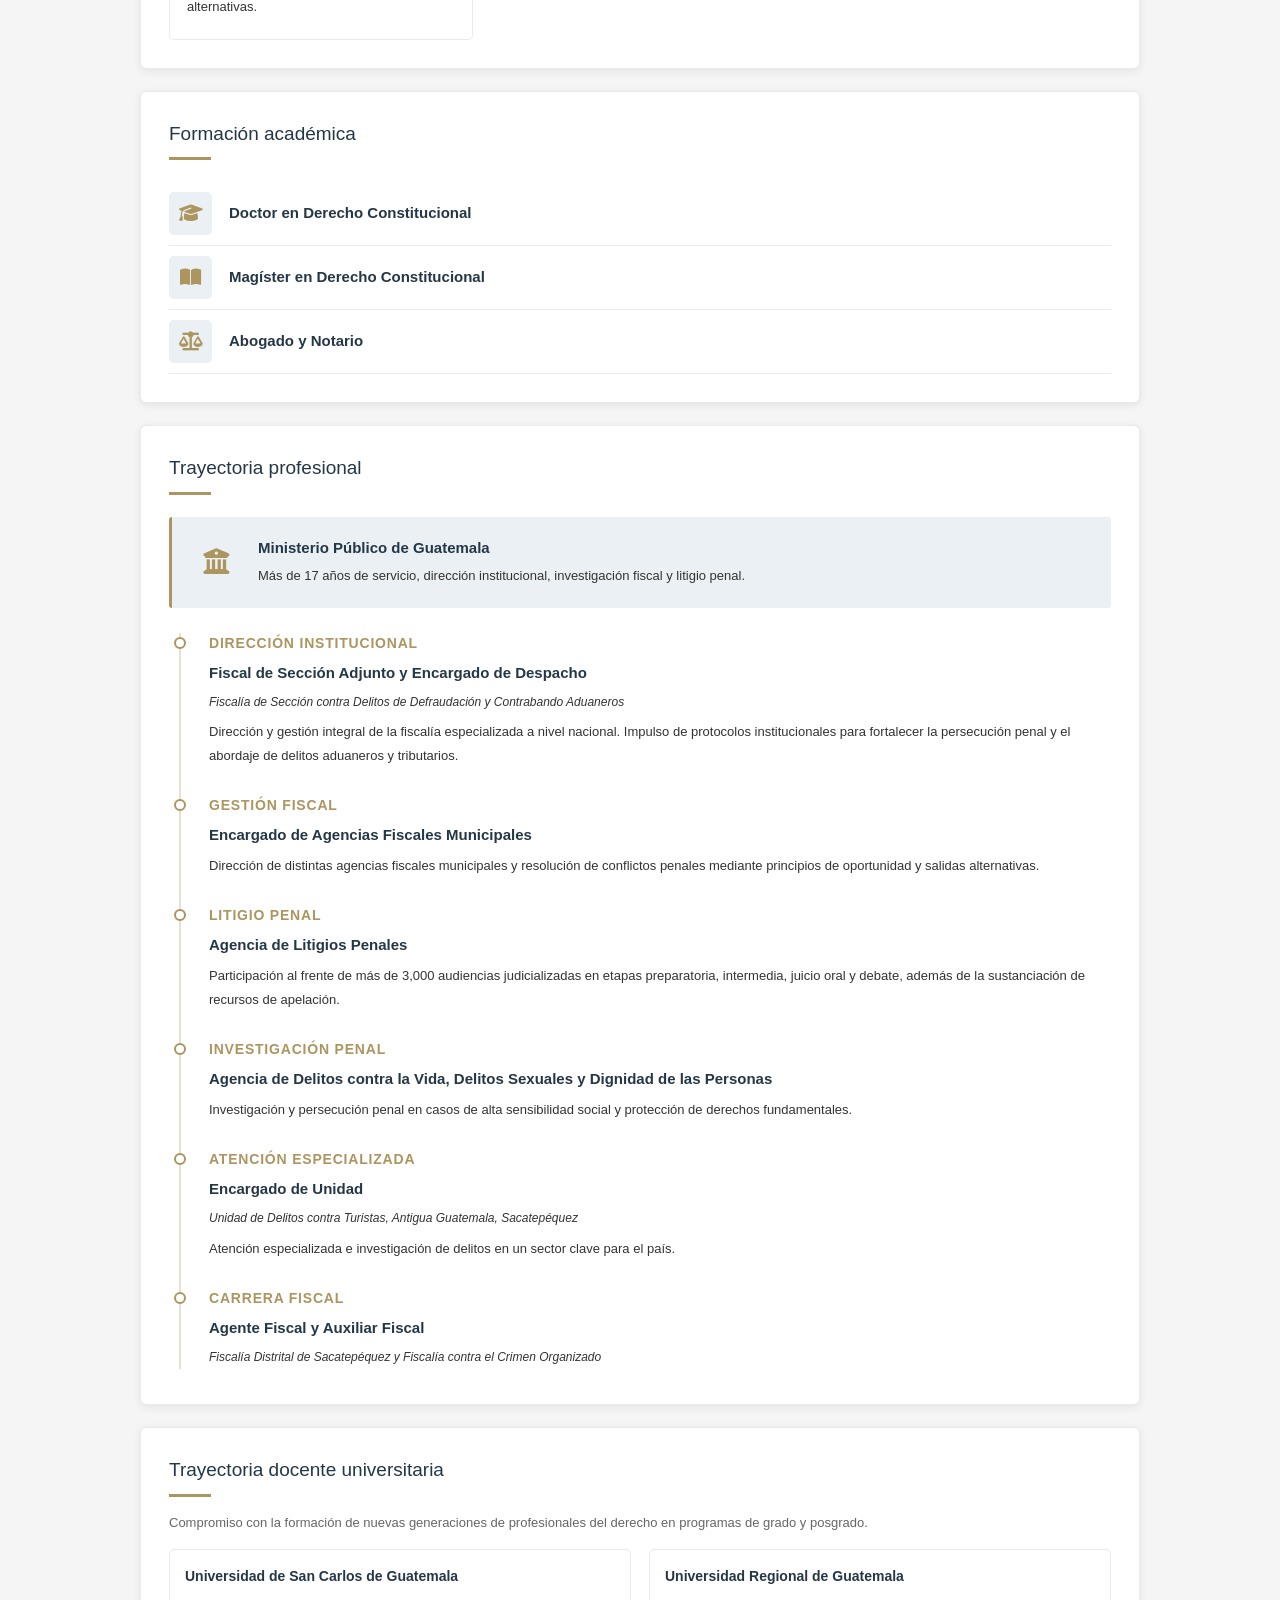
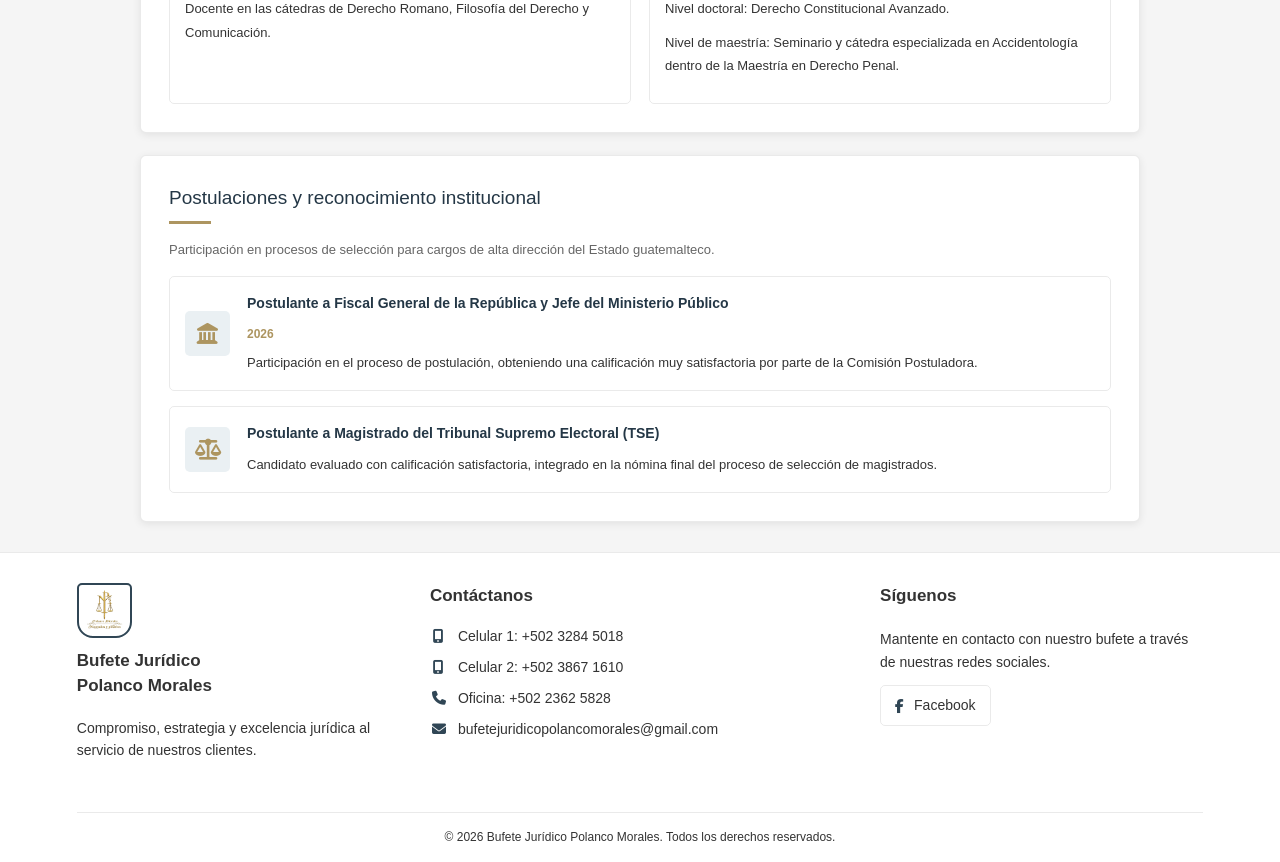
==== commit 3e778f96: "galeria de imagenes" ====
--- a/cvdoctor.html
+++ b/cvdoctor.html
@@ -35,6 +35,7 @@
             <a href="./index.html#horarios">HORARIOS</a>
             <a href="./index.html#ubicacion">UBICACIÓN</a>
             <a href="./index.html#preguntas">PREGUNTAS</a>
+            <a href="./galeria.html">GALERIA</a>
             <a href="https://wa.me/50232845018" target="_blank" rel="noopener noreferrer">CONTACTO</a>
         </nav>
     </header>
